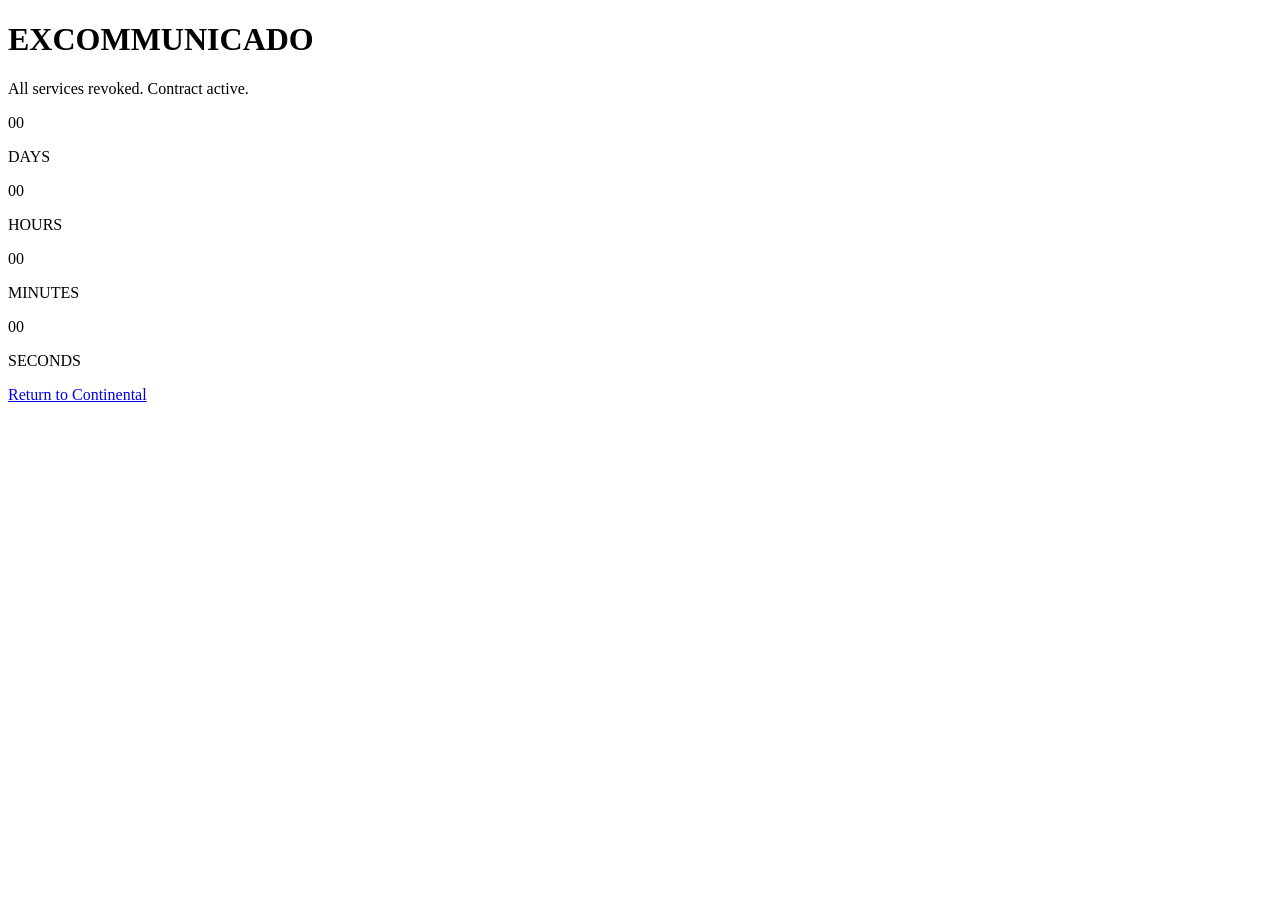
==== Top-gun/excommunicado.html @ 8a7b17af "Created excommunicado.html in Test-Feature" ====
<!DOCTYPE html>
<html lang="en">
<head>
<meta charset="UTF-8">
<meta name="viewport" content="width=device-width, initial-scale=1.0">
<title>Excommunicado</title>
<link rel="stylesheet" href="excommunicado.css">
</head>

<body>

<div class="overlay"></div>

<div class="container">

<h1>EXCOMMUNICADO</h1>

<p class="subtitle">All services revoked. Contract active.</p>

<div class="timer">

<div class="box">
<span id="days">00</span>
<p>DAYS</p>
</div>

<div class="box">
<span id="hours">00</span>
<p>HOURS</p>
</div>

<div class="box">
<span id="minutes">00</span>
<p>MINUTES</p>
</div>

<div class="box">
<span id="seconds">00</span>
<p>SECONDS</p>
</div>

</div>

<a href="index.html" class="back">Return to Continental</a>

</div>

<script src="excommunicado.js"></script>

</body>
</html>
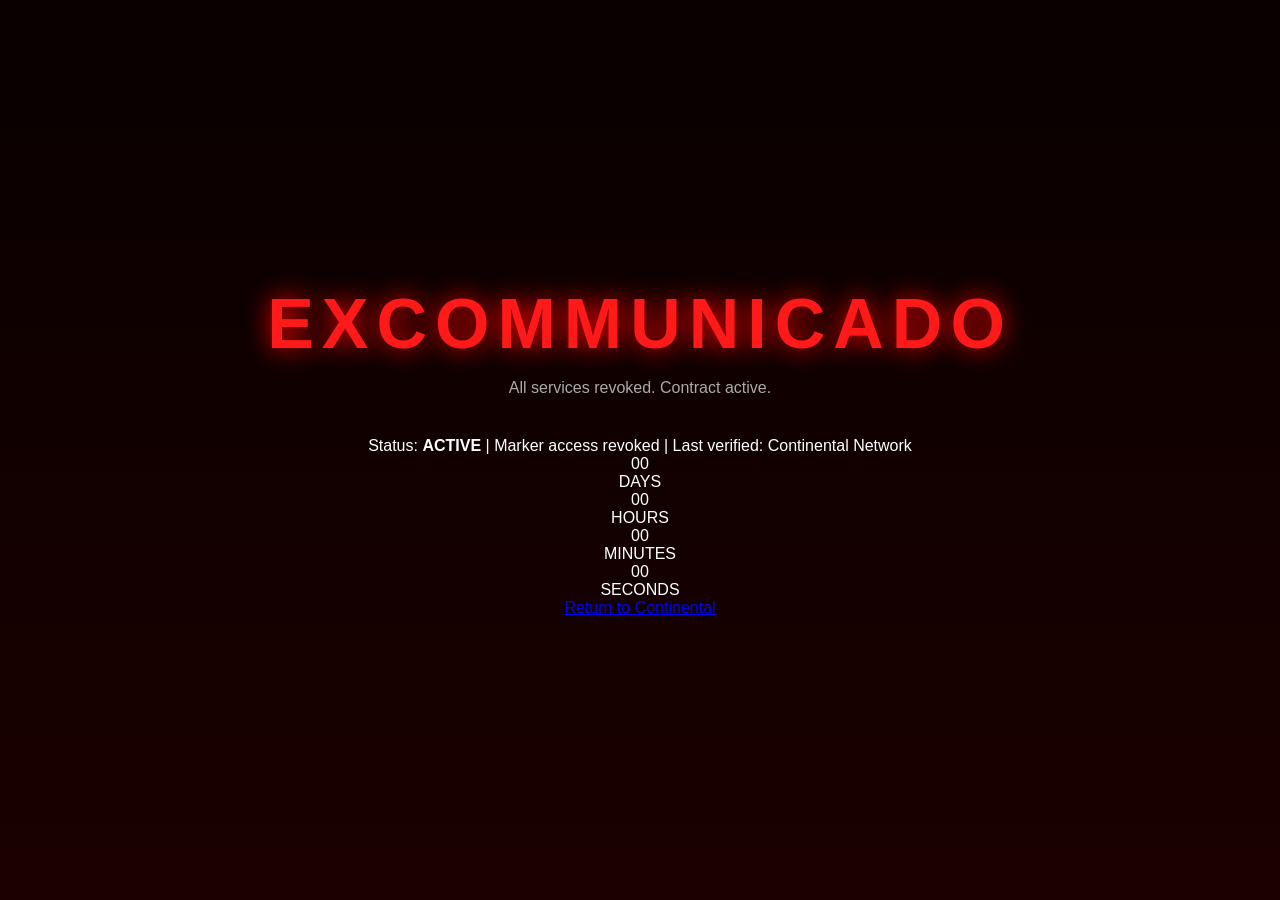
==== commit 77140332: "Updated excommunicado.html in Test-Feature v2.0" ====
--- a/Top-gun/excommunicado.html
+++ b/Top-gun/excommunicado.html
@@ -1,51 +1,70 @@
 <!DOCTYPE html>
 <html lang="en">
 <head>
-<meta charset="UTF-8">
-<meta name="viewport" content="width=device-width, initial-scale=1.0">
-<title>Excommunicado</title>
-<link rel="stylesheet" href="excommunicado.css">
+  <meta charset="UTF-8" />
+  <meta name="viewport" content="width=device-width, initial-scale=1.0" />
+  <title>Excommunicado</title>
+  <link rel="stylesheet" href="excommunicado.css" />
 </head>
+<body>
+  <div class="background-grid"></div>
+  <div class="background-noise"></div>
+  <div class="scan-line"></div>
 
-<body>
+  <main class="page">
+    <section class="hero">
+      <h1 class="title">EXCOMMUNICADO</h1>
 
-<div class="overlay"></div>
+      <div class="subtitle-row">
+        <span class="line"></span>
+        <p class="subtitle">All services revoked. Contract active.</p>
+        <span class="line"></span>
+      </div>
 
-<div class="container">
+      <p class="meta">
+        <span>Status: <strong>ACTIVE</strong></span>
+        <span class="divider">|</span>
+        <span>Marker access revoked</span>
+        <span class="divider">|</span>
+        <span>Last verified: Continental Network</span>
+      </p>
 
-<h1>EXCOMMUNICADO</h1>
+      <section class="countdown" aria-label="Countdown timer">
+        <div class="time-card">
+          <div class="digit-frame">
+            <span id="days">10</span>
+          </div>
+          <p>DAYS</p>
+        </div>
 
-<p class="subtitle">All services revoked. Contract active.</p>
+        <div class="time-card">
+          <div class="digit-frame">
+            <span id="hours">06</span>
+          </div>
+          <p>HOURS</p>
+        </div>
 
-<div class="timer">
+        <div class="time-card">
+          <div class="digit-frame">
+            <span id="minutes">56</span>
+          </div>
+          <p>MINUTES</p>
+        </div>
 
-<div class="box">
-<span id="days">00</span>
-<p>DAYS</p>
-</div>
+        <div class="time-card">
+          <div class="digit-frame">
+            <span id="seconds">09</span>
+          </div>
+          <p>SECONDS</p>
+        </div>
+      </section>
 
-<div class="box">
-<span id="hours">00</span>
-<p>HOURS</p>
-</div>
+      <div class="actions">
+        <a href="index.html" class="return-btn">Return to Continental</a>
+      </div>
+    </section>
+  </main>
 
-<div class="box">
-<span id="minutes">00</span>
-<p>MINUTES</p>
-</div>
-
-<div class="box">
-<span id="seconds">00</span>
-<p>SECONDS</p>
-</div>
-
-</div>
-
-<a href="index.html" class="back">Return to Continental</a>
-
-</div>
-
-<script src="excommunicado.js"></script>
-
+  <script src="excommunicado.js"></script>
 </body>
 </html>
--- a/Top-gun/excommunicado.css
+++ b/Top-gun/excommunicado.css
@@ -0,0 +1,90 @@
+*{
+margin:0;
+padding:0;
+box-sizing:border-box;
+font-family:Arial, Helvetica, sans-serif;
+}
+
+body{
+height:100vh;
+background:linear-gradient(180deg,#090000,#1b0000);
+color:white;
+display:flex;
+align-items:center;
+justify-content:center;
+text-align:center;
+overflow:hidden;
+}
+
+.overlay{
+position:absolute;
+width:100%;
+height:100%;
+background:radial-gradient(circle,#55000000,#000000);
+}
+
+.container{
+z-index:2;
+}
+
+h1{
+font-size:70px;
+letter-spacing:8px;
+color:#ff1a1a;
+text-shadow:0 0 25px red;
+margin-bottom:15px;
+}
+
+.subtitle{
+color:#aaa;
+margin-bottom:40px;
+}
+
+.timer{
+display:flex;
+gap:30px;
+justify-content:center;
+}
+
+.box{
+background:rgba(255,0,0,0.08);
+border:1px solid rgba(255,0,0,0.2);
+padding:30px;
+border-radius:12px;
+width:120px;
+}
+
+.box span{
+font-size:40px;
+font-weight:bold;
+color:#ff4d4d;
+animation:blink 1s infinite alternate;
+}
+
+.box p{
+font-size:12px;
+margin-top:5px;
+letter-spacing:2px;
+color:#bbb;
+}
+
+@keyframes blink{
+from{opacity:1;}
+to{opacity:.5;}
+}
+
+.back{
+display:inline-block;
+margin-top:40px;
+padding:12px 25px;
+border-radius:30px;
+text-decoration:none;
+background:#ff0033;
+color:white;
+font-weight:bold;
+transition:0.3s;
+}
+
+.back:hover{
+background:#ff3355;
+}
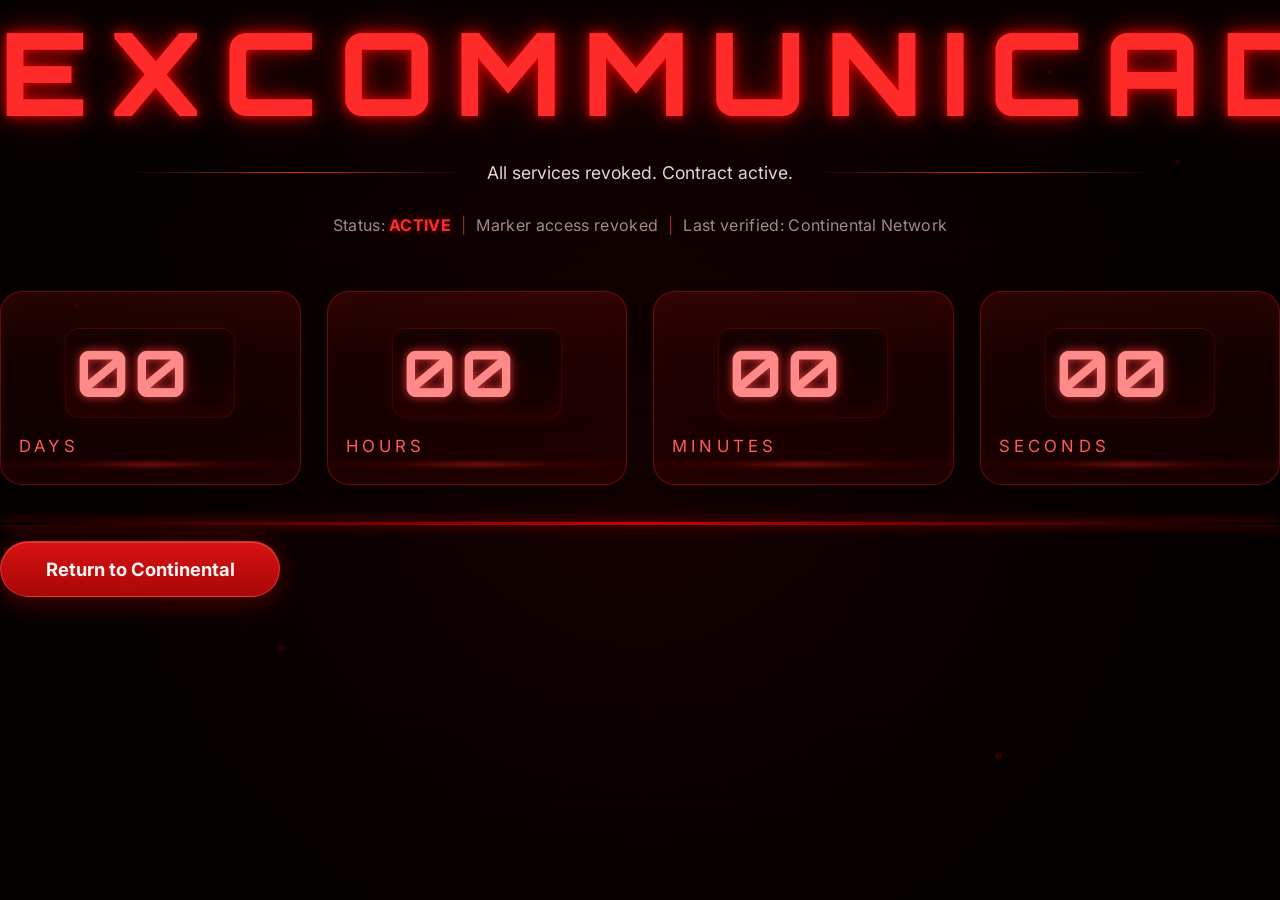
==== commit f19f1d45: "Updated excommunicado.html in Test-Feature v2.1" ====
--- a/Top-gun/excommunicado.html
+++ b/Top-gun/excommunicado.html
@@ -11,8 +11,8 @@
   <div class="background-noise"></div>
   <div class="scan-line"></div>
 
-  <main class="page">
-    <section class="hero">
+  <main class="page-shell">
+    <section class="page-content">
       <h1 class="title">EXCOMMUNICADO</h1>
 
       <div class="subtitle-row">
@@ -46,14 +46,14 @@
 
         <div class="time-card">
           <div class="digit-frame">
-            <span id="minutes">56</span>
+            <span id="minutes">31</span>
           </div>
           <p>MINUTES</p>
         </div>
 
         <div class="time-card">
           <div class="digit-frame">
-            <span id="seconds">09</span>
+            <span id="seconds">47</span>
           </div>
           <p>SECONDS</p>
         </div>
--- a/Top-gun/excommunicado.css
+++ b/Top-gun/excommunicado.css
@@ -1,90 +1,332 @@
-*{
-margin:0;
-padding:0;
-box-sizing:border-box;
-font-family:Arial, Helvetica, sans-serif;
-}
-
-body{
-height:100vh;
-background:linear-gradient(180deg,#090000,#1b0000);
-color:white;
-display:flex;
-align-items:center;
-justify-content:center;
-text-align:center;
-overflow:hidden;
-}
-
-.overlay{
-position:absolute;
-width:100%;
-height:100%;
-background:radial-gradient(circle,#55000000,#000000);
-}
-
-.container{
-z-index:2;
-}
-
-h1{
-font-size:70px;
-letter-spacing:8px;
-color:#ff1a1a;
-text-shadow:0 0 25px red;
-margin-bottom:15px;
-}
-
-.subtitle{
-color:#aaa;
-margin-bottom:40px;
-}
-
-.timer{
-display:flex;
-gap:30px;
-justify-content:center;
-}
-
-.box{
-background:rgba(255,0,0,0.08);
-border:1px solid rgba(255,0,0,0.2);
-padding:30px;
-border-radius:12px;
-width:120px;
-}
-
-.box span{
-font-size:40px;
-font-weight:bold;
-color:#ff4d4d;
-animation:blink 1s infinite alternate;
-}
-
-.box p{
-font-size:12px;
-margin-top:5px;
-letter-spacing:2px;
-color:#bbb;
-}
-
-@keyframes blink{
-from{opacity:1;}
-to{opacity:.5;}
-}
-
-.back{
-display:inline-block;
-margin-top:40px;
-padding:12px 25px;
-border-radius:30px;
-text-decoration:none;
-background:#ff0033;
-color:white;
-font-weight:bold;
-transition:0.3s;
-}
-
-.back:hover{
-background:#ff3355;
-}
+@import url('https://fonts.googleapis.com/css2?family=Orbitron:wght@500;700;800&family=Inter:wght@400;500;600;700&display=swap');
+
+* {
+  margin: 0;
+  padding: 0;
+  box-sizing: border-box;
+}
+
+:root {
+  --bg: #050000;
+  --bg-soft: #120000;
+  --panel: rgba(90, 0, 0, 0.18);
+  --panel-deep: rgba(20, 0, 0, 0.82);
+  --red: #ff2b2b;
+  --red-soft: #ff5a5a;
+  --red-dark: #7a0000;
+  --text: #f3dcdc;
+  --muted: rgba(255, 220, 220, 0.62);
+  --border: rgba(255, 45, 45, 0.32);
+  --glow: 0 0 18px rgba(255, 0, 0, 0.32), 0 0 42px rgba(255, 0, 0, 0.18);
+}
+
+html,
+body {
+  width: 100%;
+  min-height: 100%;
+}
+
+body {
+  font-family: 'Inter', sans-serif;
+  background:
+    radial-gradient(circle at center, rgba(80, 0, 0, 0.22) 0%, rgba(5, 0, 0, 1) 70%),
+    linear-gradient(180deg, #090000 0%, #040000 100%);
+  color: var(--text);
+  overflow-x: hidden;
+  position: relative;
+}
+
+.page {
+  min-height: 100vh;
+  display: flex;
+  align-items: center;
+  justify-content: center;
+  padding: 40px 24px;
+  position: relative;
+  z-index: 2;
+}
+
+.hero {
+  width: min(1200px, 100%);
+  text-align: center;
+}
+
+.title {
+  font-family: 'Orbitron', sans-serif;
+  font-size: clamp(3rem, 9vw, 8.5rem);
+  font-weight: 800;
+  letter-spacing: 0.18em;
+  color: var(--red);
+  text-shadow:
+    0 0 10px rgba(255, 0, 0, 0.7),
+    0 0 22px rgba(255, 0, 0, 0.55),
+    0 0 48px rgba(255, 0, 0, 0.28);
+  animation: titlePulse 2.8s ease-in-out infinite;
+}
+
+.subtitle-row {
+  margin-top: 18px;
+  display: flex;
+  align-items: center;
+  justify-content: center;
+  gap: 20px;
+}
+
+.subtitle-row .line {
+  width: min(28vw, 340px);
+  height: 1px;
+  background: linear-gradient(to right, transparent, rgba(255, 40, 40, 0.9), transparent);
+}
+
+.subtitle {
+  font-size: clamp(1rem, 2vw, 1.1rem);
+  color: rgba(255, 235, 235, 0.9);
+  white-space: nowrap;
+}
+
+.meta {
+  margin-top: 32px;
+  font-size: clamp(0.95rem, 1.8vw, 1rem);
+  color: var(--muted);
+  display: flex;
+  flex-wrap: wrap;
+  justify-content: center;
+  gap: 10px;
+  letter-spacing: 0.02em;
+}
+
+.meta strong {
+  color: var(--red);
+  font-weight: 700;
+  text-shadow: 0 0 10px rgba(255, 0, 0, 0.5);
+}
+
+.divider {
+  color: rgba(255, 80, 80, 0.55);
+}
+
+.countdown {
+  margin-top: 56px;
+  display: grid;
+  grid-template-columns: repeat(4, minmax(180px, 1fr));
+  gap: 26px;
+  align-items: stretch;
+}
+
+.time-card {
+  position: relative;
+  background:
+    linear-gradient(180deg, rgba(120, 0, 0, 0.16), rgba(30, 0, 0, 0.38));
+  border: 1px solid var(--border);
+  border-radius: 22px;
+  padding: 36px 18px 28px;
+  box-shadow:
+    inset 0 0 30px rgba(255, 0, 0, 0.05),
+    0 0 0 1px rgba(255, 0, 0, 0.06),
+    0 10px 35px rgba(0, 0, 0, 0.5);
+  overflow: hidden;
+}
+
+.time-card::before {
+  content: "";
+  position: absolute;
+  inset: 0;
+  background: linear-gradient(
+    180deg,
+    rgba(255, 60, 60, 0.06),
+    transparent 35%,
+    transparent 70%,
+    rgba(255, 0, 0, 0.04)
+  );
+  pointer-events: none;
+}
+
+.time-card::after {
+  content: "";
+  position: absolute;
+  left: -30%;
+  right: -30%;
+  bottom: 18px;
+  height: 3px;
+  background: radial-gradient(circle, rgba(255, 40, 40, 0.95) 0%, rgba(255, 0, 0, 0.35) 30%, transparent 75%);
+  filter: blur(2px);
+  opacity: 0.7;
+}
+
+.digit-frame {
+  width: 100%;
+  max-width: 170px;
+  margin: 0 auto 18px;
+  background:
+    linear-gradient(180deg, rgba(10, 0, 0, 0.94), rgba(30, 0, 0, 0.92));
+  border: 1px solid rgba(255, 70, 70, 0.12);
+  border-radius: 14px;
+  padding: 12px 10px;
+  box-shadow:
+    inset 0 0 18px rgba(255, 0, 0, 0.08),
+    0 0 14px rgba(255, 0, 0, 0.08);
+}
+
+.digit-frame span {
+  display: block;
+  font-family: 'Orbitron', sans-serif;
+  font-size: clamp(3rem, 5vw, 5rem);
+  line-height: 1;
+  font-weight: 700;
+  color: #ff8a8a;
+  text-shadow:
+    0 0 8px rgba(255, 80, 80, 0.7),
+    0 0 22px rgba(255, 0, 0, 0.32);
+  letter-spacing: 0.08em;
+}
+
+.time-card p {
+  font-family: 'Inter', sans-serif;
+  font-size: 1.05rem;
+  letter-spacing: 0.25em;
+  color: #ff5c5c;
+}
+
+.actions {
+  margin-top: 56px;
+}
+
+.return-btn {
+  display: inline-flex;
+  align-items: center;
+  justify-content: center;
+  min-width: 280px;
+  padding: 16px 34px;
+  border-radius: 999px;
+  text-decoration: none;
+  font-size: 1.15rem;
+  font-weight: 700;
+  color: #fff3f3;
+  background: linear-gradient(180deg, #d81313 0%, #a90707 100%);
+  border: 1px solid rgba(255, 120, 120, 0.35);
+  box-shadow:
+    0 10px 30px rgba(120, 0, 0, 0.35),
+    0 0 22px rgba(255, 0, 0, 0.22),
+    inset 0 1px 0 rgba(255, 255, 255, 0.18);
+  transition: transform 0.25s ease, box-shadow 0.25s ease, filter 0.25s ease;
+}
+
+.return-btn:hover {
+  transform: translateY(-2px);
+  filter: brightness(1.05);
+  box-shadow:
+    0 14px 36px rgba(120, 0, 0, 0.45),
+    0 0 26px rgba(255, 0, 0, 0.28),
+    inset 0 1px 0 rgba(255, 255, 255, 0.22);
+}
+
+.return-btn:active {
+  transform: translateY(0);
+}
+
+.background-grid {
+  position: fixed;
+  inset: 0;
+  z-index: 0;
+  background-image:
+    linear-gradient(rgba(255, 0, 0, 0.045) 1px, transparent 1px),
+    linear-gradient(90deg, rgba(255, 0, 0, 0.045) 1px, transparent 1px);
+  background-size: 80px 80px;
+  opacity: 0.22;
+  pointer-events: none;
+}
+
+.background-noise {
+  position: fixed;
+  inset: 0;
+  z-index: 0;
+  pointer-events: none;
+  background:
+    radial-gradient(circle at 10% 65%, rgba(255, 0, 0, 0.22) 0 2px, transparent 3px),
+    radial-gradient(circle at 22% 72%, rgba(255, 0, 0, 0.18) 0 3px, transparent 4px),
+    radial-gradient(circle at 78% 84%, rgba(255, 0, 0, 0.2) 0 3px, transparent 4px),
+    radial-gradient(circle at 92% 18%, rgba(255, 0, 0, 0.16) 0 2px, transparent 3px),
+    radial-gradient(circle at 82% 8%, rgba(255, 0, 0, 0.16) 0 2px, transparent 3px),
+    radial-gradient(circle at 6% 34%, rgba(255, 0, 0, 0.12) 0 2px, transparent 3px);
+  opacity: 0.8;
+}
+
+.scan-line {
+  position: fixed;
+  left: 0;
+  right: 0;
+  top: 58%;
+  height: 3px;
+  z-index: 1;
+  pointer-events: none;
+  background: linear-gradient(to right, transparent, rgba(255, 0, 0, 0.92), transparent);
+  box-shadow: 0 0 12px rgba(255, 0, 0, 0.7), 0 0 28px rgba(255, 0, 0, 0.28);
+  animation: sweep 4s ease-in-out infinite;
+  opacity: 0.85;
+}
+
+@keyframes sweep {
+  0%,
+  100% {
+    transform: translateY(-130px);
+    opacity: 0.35;
+  }
+  50% {
+    transform: translateY(55px);
+    opacity: 0.95;
+  }
+}
+
+@keyframes titlePulse {
+  0%,
+  100% {
+    opacity: 0.92;
+  }
+  50% {
+    opacity: 1;
+  }
+}
+
+@media (max-width: 980px) {
+  .countdown {
+    grid-template-columns: repeat(2, minmax(180px, 1fr));
+  }
+
+  .subtitle {
+    white-space: normal;
+  }
+}
+
+@media (max-width: 640px) {
+  .page {
+    padding: 30px 16px;
+  }
+
+  .subtitle-row {
+    gap: 12px;
+  }
+
+  .subtitle-row .line {
+    width: 40px;
+  }
+
+  .meta {
+    gap: 8px;
+    line-height: 1.6;
+  }
+
+  .countdown {
+    grid-template-columns: 1fr;
+    gap: 18px;
+    margin-top: 40px;
+  }
+
+  .time-card {
+    padding: 28px 16px 22px;
+  }
+
+  .return-btn {
+    width: 100%;
+    min-width: auto;
+  }
+}
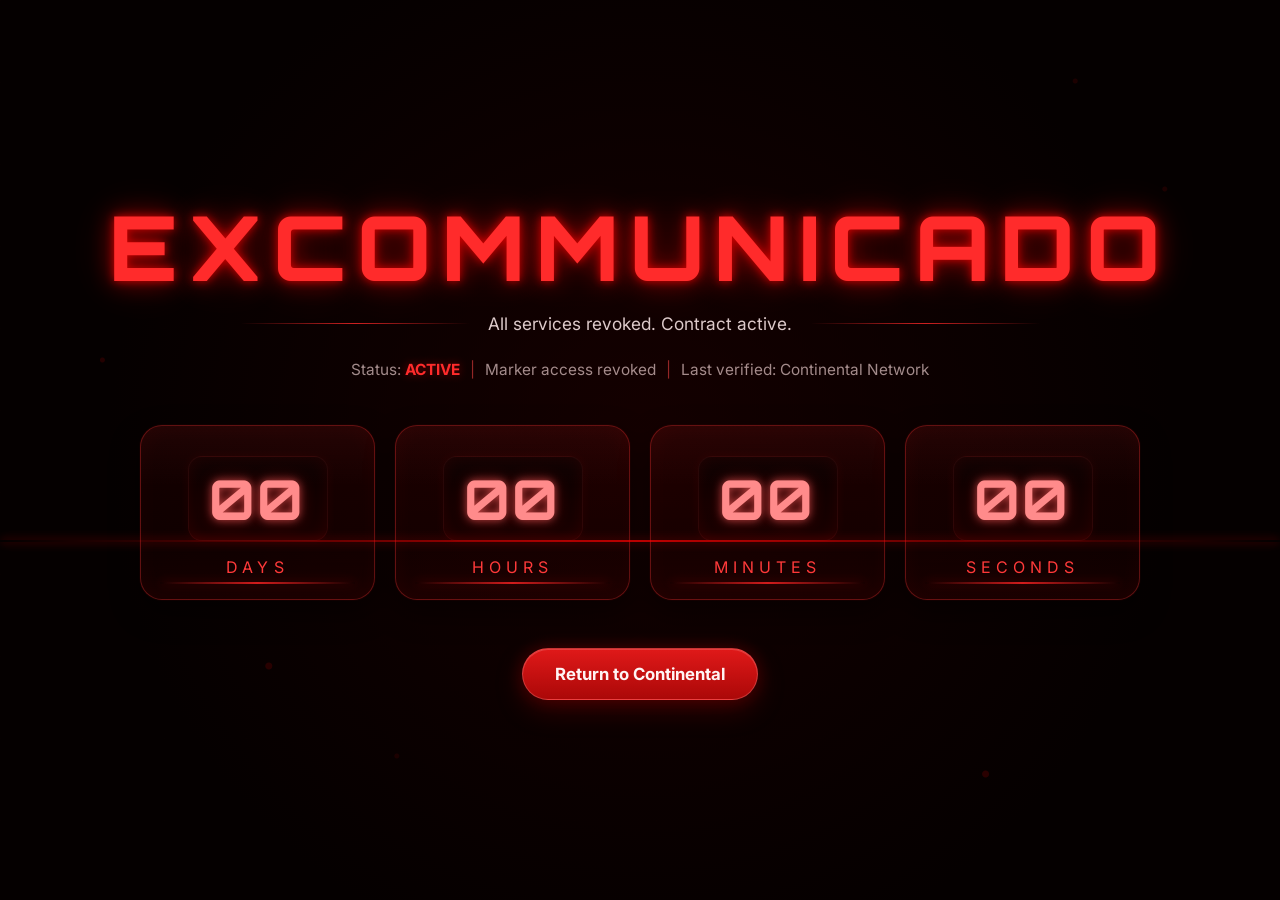
==== commit 736af517: "Updated excommunicado.html in Test-Feature v2.2" ====
--- a/Top-gun/excommunicado.html
+++ b/Top-gun/excommunicado.html
@@ -1,70 +1,85 @@
 <!DOCTYPE html>
 <html lang="en">
 <head>
-  <meta charset="UTF-8" />
-  <meta name="viewport" content="width=device-width, initial-scale=1.0" />
-  <title>Excommunicado</title>
-  <link rel="stylesheet" href="excommunicado.css" />
+<meta charset="UTF-8">
+<meta name="viewport" content="width=device-width, initial-scale=1.0">
+<title>Excommunicado</title>
+<link rel="stylesheet" href="excommunicado.css">
 </head>
+
 <body>
-  <div class="background-grid"></div>
-  <div class="background-noise"></div>
-  <div class="scan-line"></div>
 
-  <main class="page-shell">
-    <section class="page-content">
-      <h1 class="title">EXCOMMUNICADO</h1>
+<div class="background-grid"></div>
+<div class="background-noise"></div>
 
-      <div class="subtitle-row">
-        <span class="line"></span>
-        <p class="subtitle">All services revoked. Contract active.</p>
-        <span class="line"></span>
-      </div>
+<main class="page-shell">
 
-      <p class="meta">
-        <span>Status: <strong>ACTIVE</strong></span>
-        <span class="divider">|</span>
-        <span>Marker access revoked</span>
-        <span class="divider">|</span>
-        <span>Last verified: Continental Network</span>
-      </p>
+<section class="page-content">
 
-      <section class="countdown" aria-label="Countdown timer">
-        <div class="time-card">
-          <div class="digit-frame">
-            <span id="days">10</span>
-          </div>
-          <p>DAYS</p>
-        </div>
+<h1 class="title">EXCOMMUNICADO</h1>
 
-        <div class="time-card">
-          <div class="digit-frame">
-            <span id="hours">06</span>
-          </div>
-          <p>HOURS</p>
-        </div>
+<div class="subtitle-row">
+<span class="line"></span>
+<p class="subtitle">All services revoked. Contract active.</p>
+<span class="line"></span>
+</div>
 
-        <div class="time-card">
-          <div class="digit-frame">
-            <span id="minutes">31</span>
-          </div>
-          <p>MINUTES</p>
-        </div>
+<p class="meta">
+<span>Status: <strong>ACTIVE</strong></span>
+<span class="divider">|</span>
+<span>Marker access revoked</span>
+<span class="divider">|</span>
+<span>Last verified: Continental Network</span>
+</p>
 
-        <div class="time-card">
-          <div class="digit-frame">
-            <span id="seconds">47</span>
-          </div>
-          <p>SECONDS</p>
-        </div>
-      </section>
 
-      <div class="actions">
-        <a href="index.html" class="return-btn">Return to Continental</a>
-      </div>
-    </section>
-  </main>
+<!-- TIMER WRAPPER -->
+<div class="timer-wrapper">
 
-  <script src="excommunicado.js"></script>
+<div class="scan-line"></div>
+
+<section class="countdown">
+
+<div class="time-card">
+<div class="digit-frame">
+<span id="days">10</span>
+</div>
+<p>DAYS</p>
+</div>
+
+<div class="time-card">
+<div class="digit-frame">
+<span id="hours">06</span>
+</div>
+<p>HOURS</p>
+</div>
+
+<div class="time-card">
+<div class="digit-frame">
+<span id="minutes">22</span>
+</div>
+<p>MINUTES</p>
+</div>
+
+<div class="time-card">
+<div class="digit-frame">
+<span id="seconds">53</span>
+</div>
+<p>SECONDS</p>
+</div>
+
+</section>
+</div>
+
+
+<div class="actions">
+<a href="index.html" class="return-btn">Return to Continental</a>
+</div>
+
+</section>
+</main>
+
+<script src="excommunicado.js"></script>
+
 </body>
 </html>
--- a/Top-gun/excommunicado.css
+++ b/Top-gun/excommunicado.css
@@ -7,17 +7,19 @@
 }
 
 :root {
-  --bg: #050000;
+  --bg-main: #040000;
   --bg-soft: #120000;
-  --panel: rgba(90, 0, 0, 0.18);
-  --panel-deep: rgba(20, 0, 0, 0.82);
   --red: #ff2b2b;
-  --red-soft: #ff5a5a;
-  --red-dark: #7a0000;
-  --text: #f3dcdc;
-  --muted: rgba(255, 220, 220, 0.62);
-  --border: rgba(255, 45, 45, 0.32);
-  --glow: 0 0 18px rgba(255, 0, 0, 0.32), 0 0 42px rgba(255, 0, 0, 0.18);
+  --red-strong: #ff3a3a;
+  --red-soft: #ff7a7a;
+  --red-dim: rgba(255, 60, 60, 0.45);
+  --text: #f6e8e8;
+  --muted: rgba(255, 225, 225, 0.62);
+  --panel-bg: rgba(85, 0, 0, 0.16);
+  --panel-border: rgba(255, 50, 50, 0.34);
+  --panel-inner: rgba(20, 0, 0, 0.9);
+  --button-top: #e01919;
+  --button-bottom: #ab0808;
 }
 
 html,
@@ -28,102 +30,115 @@
 
 body {
   font-family: 'Inter', sans-serif;
+  min-height: 100vh;
+  color: var(--text);
   background:
-    radial-gradient(circle at center, rgba(80, 0, 0, 0.22) 0%, rgba(5, 0, 0, 1) 70%),
-    linear-gradient(180deg, #090000 0%, #040000 100%);
-  color: var(--text);
+    radial-gradient(circle at center, rgba(90, 0, 0, 0.18) 0%, rgba(5, 0, 0, 1) 68%),
+    linear-gradient(180deg, #070000 0%, #030000 100%);
   overflow-x: hidden;
   position: relative;
 }
 
-.page {
+/* ---------- Centering wrapper ---------- */
+.page-shell {
   min-height: 100vh;
   display: flex;
   align-items: center;
   justify-content: center;
-  padding: 40px 24px;
+  padding: 42px 24px;
   position: relative;
   z-index: 2;
 }
 
-.hero {
-  width: min(1200px, 100%);
+.page-content {
+  width: min(1180px, 100%);
+  margin: 0 auto;
   text-align: center;
 }
 
+/* ---------- Title ---------- */
 .title {
   font-family: 'Orbitron', sans-serif;
-  font-size: clamp(3rem, 9vw, 8.5rem);
+  font-size: clamp(3rem, 7vw, 6.8rem);
   font-weight: 800;
-  letter-spacing: 0.18em;
+  letter-spacing: 0.12em;
+  line-height: 1.05;
   color: var(--red);
+  text-align: center;
   text-shadow:
-    0 0 10px rgba(255, 0, 0, 0.7),
-    0 0 22px rgba(255, 0, 0, 0.55),
-    0 0 48px rgba(255, 0, 0, 0.28);
+    0 0 10px rgba(255, 0, 0, 0.75),
+    0 0 24px rgba(255, 0, 0, 0.52),
+    0 0 48px rgba(255, 0, 0, 0.22);
   animation: titlePulse 2.8s ease-in-out infinite;
-}
-
+  max-width: 100%;
+  margin: 0 auto;
+  word-break: break-word;
+}
+
+/* ---------- Subtitle ---------- */
 .subtitle-row {
   margin-top: 18px;
   display: flex;
   align-items: center;
   justify-content: center;
-  gap: 20px;
+  gap: 18px;
+  width: 100%;
 }
 
 .subtitle-row .line {
-  width: min(28vw, 340px);
+  width: min(18vw, 280px);
   height: 1px;
-  background: linear-gradient(to right, transparent, rgba(255, 40, 40, 0.9), transparent);
+  background: linear-gradient(to right, transparent, rgba(255, 40, 40, 0.8), transparent);
+  flex: 0 1 auto;
 }
 
 .subtitle {
-  font-size: clamp(1rem, 2vw, 1.1rem);
-  color: rgba(255, 235, 235, 0.9);
+  font-size: clamp(0.95rem, 1.35vw, 1.08rem);
+  color: rgba(255, 235, 235, 0.86);
   white-space: nowrap;
 }
 
+/* ---------- Meta ---------- */
 .meta {
-  margin-top: 32px;
-  font-size: clamp(0.95rem, 1.8vw, 1rem);
+  margin-top: 26px;
+  font-size: clamp(0.92rem, 1.2vw, 1rem);
   color: var(--muted);
   display: flex;
   flex-wrap: wrap;
   justify-content: center;
+  align-items: center;
   gap: 10px;
-  letter-spacing: 0.02em;
 }
 
 .meta strong {
   color: var(--red);
-  font-weight: 700;
-  text-shadow: 0 0 10px rgba(255, 0, 0, 0.5);
+  text-shadow: 0 0 10px rgba(255, 0, 0, 0.45);
 }
 
 .divider {
-  color: rgba(255, 80, 80, 0.55);
-}
-
+  color: rgba(255, 70, 70, 0.55);
+}
+
+/* ---------- Countdown ---------- */
 .countdown {
-  margin-top: 56px;
+  margin: 46px auto 0;
+  width: min(1000px, 100%);
   display: grid;
-  grid-template-columns: repeat(4, minmax(180px, 1fr));
-  gap: 26px;
+  grid-template-columns: repeat(4, minmax(170px, 1fr));
+  gap: 20px;
   align-items: stretch;
 }
 
 .time-card {
   position: relative;
-  background:
-    linear-gradient(180deg, rgba(120, 0, 0, 0.16), rgba(30, 0, 0, 0.38));
-  border: 1px solid var(--border);
+  background: linear-gradient(180deg, rgba(120, 0, 0, 0.13), rgba(30, 0, 0, 0.3));
+  border: 1px solid var(--panel-border);
   border-radius: 22px;
-  padding: 36px 18px 28px;
-  box-shadow:
-    inset 0 0 30px rgba(255, 0, 0, 0.05),
-    0 0 0 1px rgba(255, 0, 0, 0.06),
-    0 10px 35px rgba(0, 0, 0, 0.5);
+  padding: 30px 16px 22px;
+  box-shadow:
+    inset 0 0 24px rgba(255, 0, 0, 0.05),
+    0 0 0 1px rgba(255, 0, 0, 0.04),
+    0 12px 30px rgba(0, 0, 0, 0.45);
   overflow: hidden;
 }
 
@@ -131,109 +146,114 @@
   content: "";
   position: absolute;
   inset: 0;
-  background: linear-gradient(
-    180deg,
-    rgba(255, 60, 60, 0.06),
-    transparent 35%,
-    transparent 70%,
-    rgba(255, 0, 0, 0.04)
-  );
+  background:
+    linear-gradient(
+      180deg,
+      rgba(255, 80, 80, 0.05),
+      transparent 35%,
+      transparent 72%,
+      rgba(255, 0, 0, 0.035)
+    );
   pointer-events: none;
 }
 
 .time-card::after {
   content: "";
   position: absolute;
-  left: -30%;
-  right: -30%;
-  bottom: 18px;
-  height: 3px;
-  background: radial-gradient(circle, rgba(255, 40, 40, 0.95) 0%, rgba(255, 0, 0, 0.35) 30%, transparent 75%);
-  filter: blur(2px);
-  opacity: 0.7;
-}
-
+  left: 8%;
+  right: 8%;
+  bottom: 15px;
+  height: 2px;
+  background: linear-gradient(to right, transparent, rgba(255, 35, 35, 0.95), transparent);
+  box-shadow: 0 0 12px rgba(255, 0, 0, 0.4);
+  opacity: 0.85;
+}
+
+/* ---------- Digit Frame ---------- */
 .digit-frame {
   width: 100%;
-  max-width: 170px;
-  margin: 0 auto 18px;
-  background:
-    linear-gradient(180deg, rgba(10, 0, 0, 0.94), rgba(30, 0, 0, 0.92));
-  border: 1px solid rgba(255, 70, 70, 0.12);
+  max-width: 140px;
+  margin: 0 auto 16px;
+  padding: 14px 10px;
   border-radius: 14px;
-  padding: 12px 10px;
-  box-shadow:
-    inset 0 0 18px rgba(255, 0, 0, 0.08),
-    0 0 14px rgba(255, 0, 0, 0.08);
+  background: linear-gradient(180deg, rgba(12, 0, 0, 0.95), rgba(28, 0, 0, 0.92));
+  border: 1px solid rgba(255, 70, 70, 0.1);
+  box-shadow:
+    inset 0 0 16px rgba(255, 0, 0, 0.08),
+    0 0 12px rgba(255, 0, 0, 0.06);
 }
 
 .digit-frame span {
   display: block;
   font-family: 'Orbitron', sans-serif;
-  font-size: clamp(3rem, 5vw, 5rem);
+  font-size: clamp(2.7rem, 4.3vw, 4.2rem);
   line-height: 1;
   font-weight: 700;
-  color: #ff8a8a;
+  letter-spacing: 0.05em;
+  color: #ff8b8b;
   text-shadow:
-    0 0 8px rgba(255, 80, 80, 0.7),
-    0 0 22px rgba(255, 0, 0, 0.32);
-  letter-spacing: 0.08em;
-}
-
+    0 0 8px rgba(255, 100, 100, 0.7),
+    0 0 18px rgba(255, 0, 0, 0.28);
+}
+
+/* ---------- Labels ---------- */
 .time-card p {
-  font-family: 'Inter', sans-serif;
-  font-size: 1.05rem;
-  letter-spacing: 0.25em;
-  color: #ff5c5c;
-}
-
+  font-size: 1rem;
+  letter-spacing: 0.32em;
+  color: var(--red-strong);
+}
+
+/* ---------- Button ---------- */
 .actions {
-  margin-top: 56px;
+  margin-top: 48px;
+  display: flex;
+  justify-content: center;
 }
 
 .return-btn {
   display: inline-flex;
   align-items: center;
   justify-content: center;
-  min-width: 280px;
-  padding: 16px 34px;
+  min-width: 236px;
+  padding: 15px 28px;
   border-radius: 999px;
   text-decoration: none;
-  font-size: 1.15rem;
+  font-size: 1.05rem;
   font-weight: 700;
-  color: #fff3f3;
-  background: linear-gradient(180deg, #d81313 0%, #a90707 100%);
-  border: 1px solid rgba(255, 120, 120, 0.35);
-  box-shadow:
-    0 10px 30px rgba(120, 0, 0, 0.35),
-    0 0 22px rgba(255, 0, 0, 0.22),
-    inset 0 1px 0 rgba(255, 255, 255, 0.18);
-  transition: transform 0.25s ease, box-shadow 0.25s ease, filter 0.25s ease;
+  color: #fff5f5;
+  background: linear-gradient(180deg, var(--button-top) 0%, var(--button-bottom) 100%);
+  border: 1px solid rgba(255, 135, 135, 0.34);
+  box-shadow:
+    0 10px 26px rgba(130, 0, 0, 0.34),
+    0 0 18px rgba(255, 0, 0, 0.2),
+    inset 0 1px 0 rgba(255, 255, 255, 0.16);
+  transition: transform 0.22s ease, filter 0.22s ease, box-shadow 0.22s ease;
 }
 
 .return-btn:hover {
   transform: translateY(-2px);
   filter: brightness(1.05);
   box-shadow:
-    0 14px 36px rgba(120, 0, 0, 0.45),
-    0 0 26px rgba(255, 0, 0, 0.28),
-    inset 0 1px 0 rgba(255, 255, 255, 0.22);
+    0 12px 30px rgba(130, 0, 0, 0.42),
+    0 0 22px rgba(255, 0, 0, 0.25),
+    inset 0 1px 0 rgba(255, 255, 255, 0.2);
 }
 
 .return-btn:active {
   transform: translateY(0);
 }
 
+/* ---------- Effects ---------- */
 .background-grid {
   position: fixed;
   inset: 0;
   z-index: 0;
+  pointer-events: none;
+  opacity: 0.18;
   background-image:
-    linear-gradient(rgba(255, 0, 0, 0.045) 1px, transparent 1px),
-    linear-gradient(90deg, rgba(255, 0, 0, 0.045) 1px, transparent 1px);
-  background-size: 80px 80px;
-  opacity: 0.22;
-  pointer-events: none;
+    linear-gradient(rgba(255, 0, 0, 0.04) 1px, transparent 1px),
+    linear-gradient(90deg, rgba(255, 0, 0, 0.04) 1px, transparent 1px);
+  background-size: 82px 82px;
 }
 
 .background-noise {
@@ -241,88 +261,124 @@
   inset: 0;
   z-index: 0;
   pointer-events: none;
+  opacity: 0.8;
   background:
-    radial-gradient(circle at 10% 65%, rgba(255, 0, 0, 0.22) 0 2px, transparent 3px),
-    radial-gradient(circle at 22% 72%, rgba(255, 0, 0, 0.18) 0 3px, transparent 4px),
-    radial-gradient(circle at 78% 84%, rgba(255, 0, 0, 0.2) 0 3px, transparent 4px),
-    radial-gradient(circle at 92% 18%, rgba(255, 0, 0, 0.16) 0 2px, transparent 3px),
-    radial-gradient(circle at 82% 8%, rgba(255, 0, 0, 0.16) 0 2px, transparent 3px),
-    radial-gradient(circle at 6% 34%, rgba(255, 0, 0, 0.12) 0 2px, transparent 3px);
-  opacity: 0.8;
+    radial-gradient(circle at 8% 40%, rgba(255, 0, 0, 0.16) 0 2px, transparent 3px),
+    radial-gradient(circle at 21% 74%, rgba(255, 0, 0, 0.17) 0 3px, transparent 4px),
+    radial-gradient(circle at 77% 86%, rgba(255, 0, 0, 0.18) 0 3px, transparent 4px),
+    radial-gradient(circle at 91% 21%, rgba(255, 0, 0, 0.12) 0 2px, transparent 3px),
+    radial-gradient(circle at 84% 9%, rgba(255, 0, 0, 0.12) 0 2px, transparent 3px),
+    radial-gradient(circle at 31% 84%, rgba(255, 0, 0, 0.1) 0 2px, transparent 3px);
 }
 
 .scan-line {
   position: fixed;
   left: 0;
   right: 0;
-  top: 58%;
-  height: 3px;
+  top: 60%;
+  height: 2px;
   z-index: 1;
   pointer-events: none;
-  background: linear-gradient(to right, transparent, rgba(255, 0, 0, 0.92), transparent);
-  box-shadow: 0 0 12px rgba(255, 0, 0, 0.7), 0 0 28px rgba(255, 0, 0, 0.28);
+  background: linear-gradient(to right, transparent, rgba(255, 0, 0, 0.9), transparent);
+  box-shadow:
+    0 0 10px rgba(255, 0, 0, 0.58),
+    0 0 26px rgba(255, 0, 0, 0.2);
+  opacity: 0.8;
   animation: sweep 4s ease-in-out infinite;
-  opacity: 0.85;
 }
 
 @keyframes sweep {
   0%,
   100% {
-    transform: translateY(-130px);
+    transform: translateY(-110px);
     opacity: 0.35;
   }
   50% {
-    transform: translateY(55px);
-    opacity: 0.95;
+    transform: translateY(40px);
+    opacity: 0.9;
   }
 }
 
 @keyframes titlePulse {
   0%,
   100% {
-    opacity: 0.92;
+    opacity: 0.93;
   }
   50% {
     opacity: 1;
   }
 }
 
+/* ---------- Responsive ---------- */
+@media (max-width: 1200px) {
+  .page-content {
+    width: min(1040px, 100%);
+  }
+
+  .title {
+    letter-spacing: 0.1em;
+  }
+}
+
 @media (max-width: 980px) {
   .countdown {
+    width: min(760px, 100%);
     grid-template-columns: repeat(2, minmax(180px, 1fr));
   }
 
   .subtitle {
     white-space: normal;
   }
+
+  .subtitle-row .line {
+    width: 90px;
+  }
+
+  .title {
+    font-size: clamp(2.8rem, 9vw, 5.4rem);
+    letter-spacing: 0.08em;
+  }
 }
 
 @media (max-width: 640px) {
-  .page {
+  .page-shell {
     padding: 30px 16px;
   }
 
+  .page-content {
+    width: 100%;
+  }
+
+  .title {
+    font-size: clamp(2.2rem, 12vw, 4rem);
+    letter-spacing: 0.06em;
+  }
+
   .subtitle-row {
-    gap: 12px;
+    gap: 10px;
   }
 
   .subtitle-row .line {
-    width: 40px;
+    width: 36px;
   }
 
   .meta {
-    gap: 8px;
     line-height: 1.6;
   }
 
   .countdown {
+    margin-top: 34px;
+    width: 100%;
     grid-template-columns: 1fr;
-    gap: 18px;
-    margin-top: 40px;
+    gap: 16px;
   }
 
   .time-card {
-    padding: 28px 16px 22px;
+    padding: 24px 14px 20px;
+  }
+
+  .digit-frame {
+    max-width: 132px;
   }
 
   .return-btn {
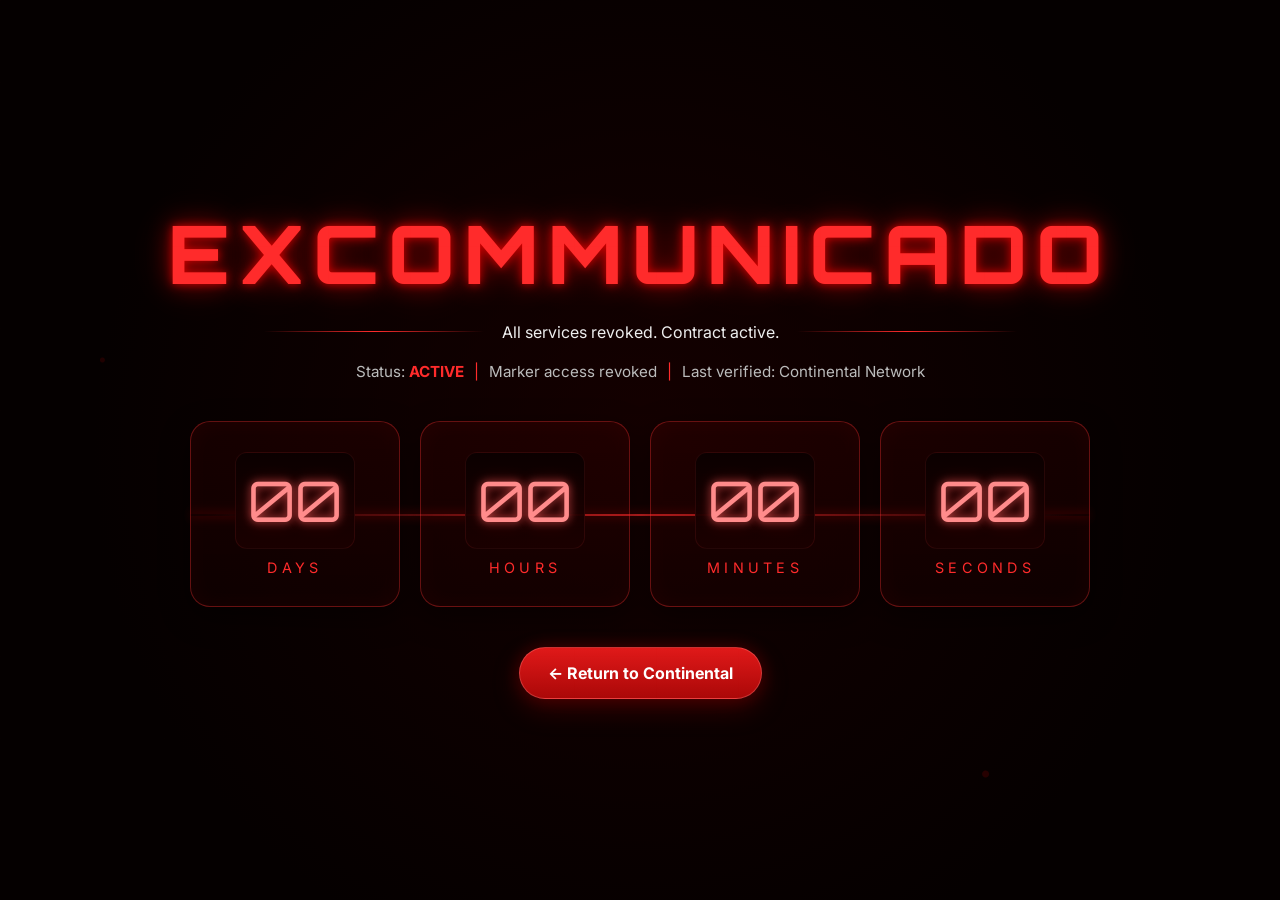
==== commit 4f5e3d70: "Updated excommunicado.html in Test-Feature v2.3" ====
--- a/Top-gun/excommunicado.html
+++ b/Top-gun/excommunicado.html
@@ -71,9 +71,11 @@
 </section>
 </div>
 
-
 <div class="actions">
-<a href="index.html" class="return-btn">Return to Continental</a>
+  <a href="index.html" class="return-btn">
+    <span class="arrow">←</span>
+    <span>Return to Continental</span>
+  </a>
 </div>
 
 </section>
--- a/Top-gun/excommunicado.css
+++ b/Top-gun/excommunicado.css
@@ -1,388 +1,215 @@
 @import url('https://fonts.googleapis.com/css2?family=Orbitron:wght@500;700;800&family=Inter:wght@400;500;600;700&display=swap');
 
-* {
-  margin: 0;
-  padding: 0;
-  box-sizing: border-box;
-}
-
-:root {
-  --bg-main: #040000;
-  --bg-soft: #120000;
-  --red: #ff2b2b;
-  --red-strong: #ff3a3a;
-  --red-soft: #ff7a7a;
-  --red-dim: rgba(255, 60, 60, 0.45);
-  --text: #f6e8e8;
-  --muted: rgba(255, 225, 225, 0.62);
-  --panel-bg: rgba(85, 0, 0, 0.16);
-  --panel-border: rgba(255, 50, 50, 0.34);
-  --panel-inner: rgba(20, 0, 0, 0.9);
-  --button-top: #e01919;
-  --button-bottom: #ab0808;
-}
-
-html,
-body {
-  width: 100%;
-  min-height: 100%;
-}
-
-body {
-  font-family: 'Inter', sans-serif;
-  min-height: 100vh;
-  color: var(--text);
-  background:
-    radial-gradient(circle at center, rgba(90, 0, 0, 0.18) 0%, rgba(5, 0, 0, 1) 68%),
-    linear-gradient(180deg, #070000 0%, #030000 100%);
-  overflow-x: hidden;
-  position: relative;
-}
-
-/* ---------- Centering wrapper ---------- */
-.page-shell {
-  min-height: 100vh;
-  display: flex;
-  align-items: center;
-  justify-content: center;
-  padding: 42px 24px;
-  position: relative;
-  z-index: 2;
-}
-
-.page-content {
-  width: min(1180px, 100%);
-  margin: 0 auto;
-  text-align: center;
-}
-
-/* ---------- Title ---------- */
-.title {
-  font-family: 'Orbitron', sans-serif;
-  font-size: clamp(3rem, 7vw, 6.8rem);
-  font-weight: 800;
-  letter-spacing: 0.12em;
-  line-height: 1.05;
-  color: var(--red);
-  text-align: center;
-  text-shadow:
-    0 0 10px rgba(255, 0, 0, 0.75),
-    0 0 24px rgba(255, 0, 0, 0.52),
-    0 0 48px rgba(255, 0, 0, 0.22);
-  animation: titlePulse 2.8s ease-in-out infinite;
-  max-width: 100%;
-  margin: 0 auto;
-  word-break: break-word;
-}
-
-/* ---------- Subtitle ---------- */
-.subtitle-row {
-  margin-top: 18px;
-  display: flex;
-  align-items: center;
-  justify-content: center;
-  gap: 18px;
-  width: 100%;
-}
-
-.subtitle-row .line {
-  width: min(18vw, 280px);
-  height: 1px;
-  background: linear-gradient(to right, transparent, rgba(255, 40, 40, 0.8), transparent);
-  flex: 0 1 auto;
-}
-
-.subtitle {
-  font-size: clamp(0.95rem, 1.35vw, 1.08rem);
-  color: rgba(255, 235, 235, 0.86);
-  white-space: nowrap;
-}
-
-/* ---------- Meta ---------- */
-.meta {
-  margin-top: 26px;
-  font-size: clamp(0.92rem, 1.2vw, 1rem);
-  color: var(--muted);
-  display: flex;
-  flex-wrap: wrap;
-  justify-content: center;
-  align-items: center;
-  gap: 10px;
-}
-
-.meta strong {
-  color: var(--red);
-  text-shadow: 0 0 10px rgba(255, 0, 0, 0.45);
-}
-
-.divider {
-  color: rgba(255, 70, 70, 0.55);
-}
-
-/* ---------- Countdown ---------- */
-.countdown {
-  margin: 46px auto 0;
-  width: min(1000px, 100%);
-  display: grid;
-  grid-template-columns: repeat(4, minmax(170px, 1fr));
-  gap: 20px;
-  align-items: stretch;
-}
-
-.time-card {
-  position: relative;
-  background: linear-gradient(180deg, rgba(120, 0, 0, 0.13), rgba(30, 0, 0, 0.3));
-  border: 1px solid var(--panel-border);
-  border-radius: 22px;
-  padding: 30px 16px 22px;
-  box-shadow:
-    inset 0 0 24px rgba(255, 0, 0, 0.05),
-    0 0 0 1px rgba(255, 0, 0, 0.04),
-    0 12px 30px rgba(0, 0, 0, 0.45);
-  overflow: hidden;
-}
-
-.time-card::before {
-  content: "";
-  position: absolute;
-  inset: 0;
-  background:
-    linear-gradient(
-      180deg,
-      rgba(255, 80, 80, 0.05),
-      transparent 35%,
-      transparent 72%,
-      rgba(255, 0, 0, 0.035)
-    );
-  pointer-events: none;
-}
-
-.time-card::after {
-  content: "";
-  position: absolute;
-  left: 8%;
-  right: 8%;
-  bottom: 15px;
-  height: 2px;
-  background: linear-gradient(to right, transparent, rgba(255, 35, 35, 0.95), transparent);
-  box-shadow: 0 0 12px rgba(255, 0, 0, 0.4);
-  opacity: 0.85;
-}
-
-/* ---------- Digit Frame ---------- */
-.digit-frame {
-  width: 100%;
-  max-width: 140px;
-  margin: 0 auto 16px;
-  padding: 14px 10px;
-  border-radius: 14px;
-  background: linear-gradient(180deg, rgba(12, 0, 0, 0.95), rgba(28, 0, 0, 0.92));
-  border: 1px solid rgba(255, 70, 70, 0.1);
-  box-shadow:
-    inset 0 0 16px rgba(255, 0, 0, 0.08),
-    0 0 12px rgba(255, 0, 0, 0.06);
-}
-
-.digit-frame span {
-  display: block;
-  font-family: 'Orbitron', sans-serif;
-  font-size: clamp(2.7rem, 4.3vw, 4.2rem);
-  line-height: 1;
-  font-weight: 700;
-  letter-spacing: 0.05em;
-  color: #ff8b8b;
-  text-shadow:
-    0 0 8px rgba(255, 100, 100, 0.7),
-    0 0 18px rgba(255, 0, 0, 0.28);
-}
-
-/* ---------- Labels ---------- */
-.time-card p {
-  font-size: 1rem;
-  letter-spacing: 0.32em;
-  color: var(--red-strong);
-}
-
-/* ---------- Button ---------- */
-.actions {
-  margin-top: 48px;
-  display: flex;
-  justify-content: center;
-}
-
-.return-btn {
-  display: inline-flex;
-  align-items: center;
-  justify-content: center;
-  min-width: 236px;
-  padding: 15px 28px;
-  border-radius: 999px;
-  text-decoration: none;
-  font-size: 1.05rem;
-  font-weight: 700;
-  color: #fff5f5;
-  background: linear-gradient(180deg, var(--button-top) 0%, var(--button-bottom) 100%);
-  border: 1px solid rgba(255, 135, 135, 0.34);
-  box-shadow:
-    0 10px 26px rgba(130, 0, 0, 0.34),
-    0 0 18px rgba(255, 0, 0, 0.2),
-    inset 0 1px 0 rgba(255, 255, 255, 0.16);
-  transition: transform 0.22s ease, filter 0.22s ease, box-shadow 0.22s ease;
-}
-
-.return-btn:hover {
-  transform: translateY(-2px);
-  filter: brightness(1.05);
-  box-shadow:
-    0 12px 30px rgba(130, 0, 0, 0.42),
-    0 0 22px rgba(255, 0, 0, 0.25),
-    inset 0 1px 0 rgba(255, 255, 255, 0.2);
-}
-
-.return-btn:active {
-  transform: translateY(0);
-}
-
-/* ---------- Effects ---------- */
-.background-grid {
-  position: fixed;
-  inset: 0;
-  z-index: 0;
-  pointer-events: none;
-  opacity: 0.18;
-  background-image:
-    linear-gradient(rgba(255, 0, 0, 0.04) 1px, transparent 1px),
-    linear-gradient(90deg, rgba(255, 0, 0, 0.04) 1px, transparent 1px);
-  background-size: 82px 82px;
-}
-
-.background-noise {
-  position: fixed;
-  inset: 0;
-  z-index: 0;
-  pointer-events: none;
-  opacity: 0.8;
-  background:
-    radial-gradient(circle at 8% 40%, rgba(255, 0, 0, 0.16) 0 2px, transparent 3px),
-    radial-gradient(circle at 21% 74%, rgba(255, 0, 0, 0.17) 0 3px, transparent 4px),
-    radial-gradient(circle at 77% 86%, rgba(255, 0, 0, 0.18) 0 3px, transparent 4px),
-    radial-gradient(circle at 91% 21%, rgba(255, 0, 0, 0.12) 0 2px, transparent 3px),
-    radial-gradient(circle at 84% 9%, rgba(255, 0, 0, 0.12) 0 2px, transparent 3px),
-    radial-gradient(circle at 31% 84%, rgba(255, 0, 0, 0.1) 0 2px, transparent 3px);
-}
-
-.scan-line {
-  position: fixed;
-  left: 0;
-  right: 0;
-  top: 60%;
-  height: 2px;
-  z-index: 1;
-  pointer-events: none;
-  background: linear-gradient(to right, transparent, rgba(255, 0, 0, 0.9), transparent);
-  box-shadow:
-    0 0 10px rgba(255, 0, 0, 0.58),
-    0 0 26px rgba(255, 0, 0, 0.2);
-  opacity: 0.8;
-  animation: sweep 4s ease-in-out infinite;
-}
-
-@keyframes sweep {
-  0%,
-  100% {
-    transform: translateY(-110px);
-    opacity: 0.35;
-  }
-  50% {
-    transform: translateY(40px);
-    opacity: 0.9;
-  }
-}
-
-@keyframes titlePulse {
-  0%,
-  100% {
-    opacity: 0.93;
-  }
-  50% {
-    opacity: 1;
-  }
-}
-
-/* ---------- Responsive ---------- */
-@media (max-width: 1200px) {
-  .page-content {
-    width: min(1040px, 100%);
-  }
-
-  .title {
-    letter-spacing: 0.1em;
-  }
-}
-
-@media (max-width: 980px) {
-  .countdown {
-    width: min(760px, 100%);
-    grid-template-columns: repeat(2, minmax(180px, 1fr));
-  }
-
-  .subtitle {
-    white-space: normal;
-  }
-
-  .subtitle-row .line {
-    width: 90px;
-  }
-
-  .title {
-    font-size: clamp(2.8rem, 9vw, 5.4rem);
-    letter-spacing: 0.08em;
-  }
-}
-
-@media (max-width: 640px) {
-  .page-shell {
-    padding: 30px 16px;
-  }
-
-  .page-content {
-    width: 100%;
-  }
-
-  .title {
-    font-size: clamp(2.2rem, 12vw, 4rem);
-    letter-spacing: 0.06em;
-  }
-
-  .subtitle-row {
-    gap: 10px;
-  }
-
-  .subtitle-row .line {
-    width: 36px;
-  }
-
-  .meta {
-    line-height: 1.6;
-  }
-
-  .countdown {
-    margin-top: 34px;
-    width: 100%;
-    grid-template-columns: 1fr;
-    gap: 16px;
-  }
-
-  .time-card {
-    padding: 24px 14px 20px;
-  }
-
-  .digit-frame {
-    max-width: 132px;
-  }
-
-  .return-btn {
-    width: 100%;
-    min-width: auto;
-  }
-}
+*{
+margin:0;
+padding:0;
+box-sizing:border-box;
+}
+
+body{
+font-family:'Inter',sans-serif;
+background:
+radial-gradient(circle at center, rgba(90,0,0,0.18) 0%, rgba(5,0,0,1) 70%),
+linear-gradient(180deg,#070000 0%,#030000 100%);
+color:#f6e8e8;
+min-height:100vh;
+overflow-x:hidden;
+position:relative;
+}
+
+.page-shell{
+min-height:100vh;
+display:flex;
+align-items:center;
+justify-content:center;
+padding:40px 24px;
+}
+
+.page-content{
+width:min(1100px,100%);
+text-align:center;
+margin:auto;
+}
+
+/* TITLE — slightly reduced */
+
+.title{
+font-family:'Orbitron',sans-serif;
+font-size:clamp(2.8rem,6.3vw,6rem);
+font-weight:800;
+letter-spacing:.11em;
+color:#ff2b2b;
+text-shadow:
+0 0 10px rgba(255,0,0,.75),
+0 0 24px rgba(255,0,0,.52),
+0 0 48px rgba(255,0,0,.22);
+margin-bottom:10px;
+}
+
+.subtitle-row{
+margin-top:18px;
+display:flex;
+align-items:center;
+justify-content:center;
+gap:18px;
+}
+
+.subtitle-row .line{
+width:220px;
+height:1px;
+background:linear-gradient(to right,transparent,#ff2b2b,transparent);
+}
+
+.subtitle{
+font-size:1rem;
+color:#eee;
+}
+
+.meta{
+margin-top:20px;
+font-size:.95rem;
+color:#bbb;
+display:flex;
+justify-content:center;
+gap:10px;
+flex-wrap:wrap;
+}
+
+.meta strong{
+color:#ff2b2b;
+}
+
+.divider{
+color:#ff2b2b;
+}
+
+/* TIMER WRAPPER */
+
+.timer-wrapper{
+position:relative;
+width:100%;
+max-width:900px;
+margin:40px auto 0;
+}
+
+/* SCAN LINE ONLY INSIDE TIMER AREA */
+
+.scan-line{
+position:absolute;
+top:50%;
+left:0;
+right:0;
+height:2px;
+background:linear-gradient(to right,transparent,#ff2b2b,transparent);
+box-shadow:
+0 0 10px rgba(255,0,0,.7),
+0 0 25px rgba(255,0,0,.3);
+animation:sweep 4s ease-in-out infinite;
+opacity:.8;
+z-index:1;
+}
+
+/* TIMER GRID */
+
+.countdown{
+display:grid;
+grid-template-columns:repeat(4,1fr);
+gap:20px;
+position:relative;
+z-index:2;
+}
+
+.time-card{
+background:linear-gradient(180deg,rgba(120,0,0,.13),rgba(30,0,0,.3));
+border:1px solid rgba(255,50,50,.35);
+border-radius:20px;
+padding:30px 15px;
+box-shadow:
+inset 0 0 24px rgba(255,0,0,.05),
+0 10px 30px rgba(0,0,0,.45);
+}
+
+.digit-frame{
+width:120px;
+margin:auto;
+padding:12px;
+border-radius:12px;
+background:linear-gradient(180deg,rgba(12,0,0,.95),rgba(28,0,0,.92));
+border:1px solid rgba(255,70,70,.1);
+}
+
+.digit-frame span{
+font-family:'Orbitron',sans-serif;
+font-size:3.5rem;
+color:#ff8b8b;
+text-shadow:
+0 0 8px rgba(255,100,100,.7),
+0 0 18px rgba(255,0,0,.28);
+}
+
+.time-card p{
+margin-top:10px;
+font-size:.9rem;
+letter-spacing:.3em;
+color:#ff2b2b;
+}
+
+/* BUTTON */
+
+.actions{
+margin-top:40px;
+}
+
+.return-btn{
+display:inline-block;
+padding:15px 28px;
+border-radius:999px;
+font-weight:700;
+background:linear-gradient(180deg,#e01919,#ab0808);
+border:1px solid rgba(255,135,135,.34);
+color:#fff;
+text-decoration:none;
+box-shadow:
+0 10px 26px rgba(130,0,0,.34),
+0 0 18px rgba(255,0,0,.2);
+transition:.25s;
+}
+
+.return-btn:hover{
+transform:translateY(-2px);
+box-shadow:
+0 14px 30px rgba(130,0,0,.42),
+0 0 22px rgba(255,0,0,.25);
+}
+
+/* EFFECTS */
+
+.background-grid{
+position:fixed;
+inset:0;
+opacity:.18;
+background-image:
+linear-gradient(rgba(255,0,0,.04) 1px, transparent 1px),
+linear-gradient(90deg, rgba(255,0,0,.04) 1px, transparent 1px);
+background-size:82px 82px;
+}
+
+.background-noise{
+position:fixed;
+inset:0;
+background:
+radial-gradient(circle at 8% 40%, rgba(255,0,0,.16) 0 2px, transparent 3px),
+radial-gradient(circle at 77% 86%, rgba(255,0,0,.18) 0 3px, transparent 4px);
+opacity:.7;
+}
+
+@keyframes sweep{
+0%,100%{
+transform:translateY(-80px);
+opacity:.35;
+}
+50%{
+transform:translateY(20px);
+opacity:.9;
+}
+}
